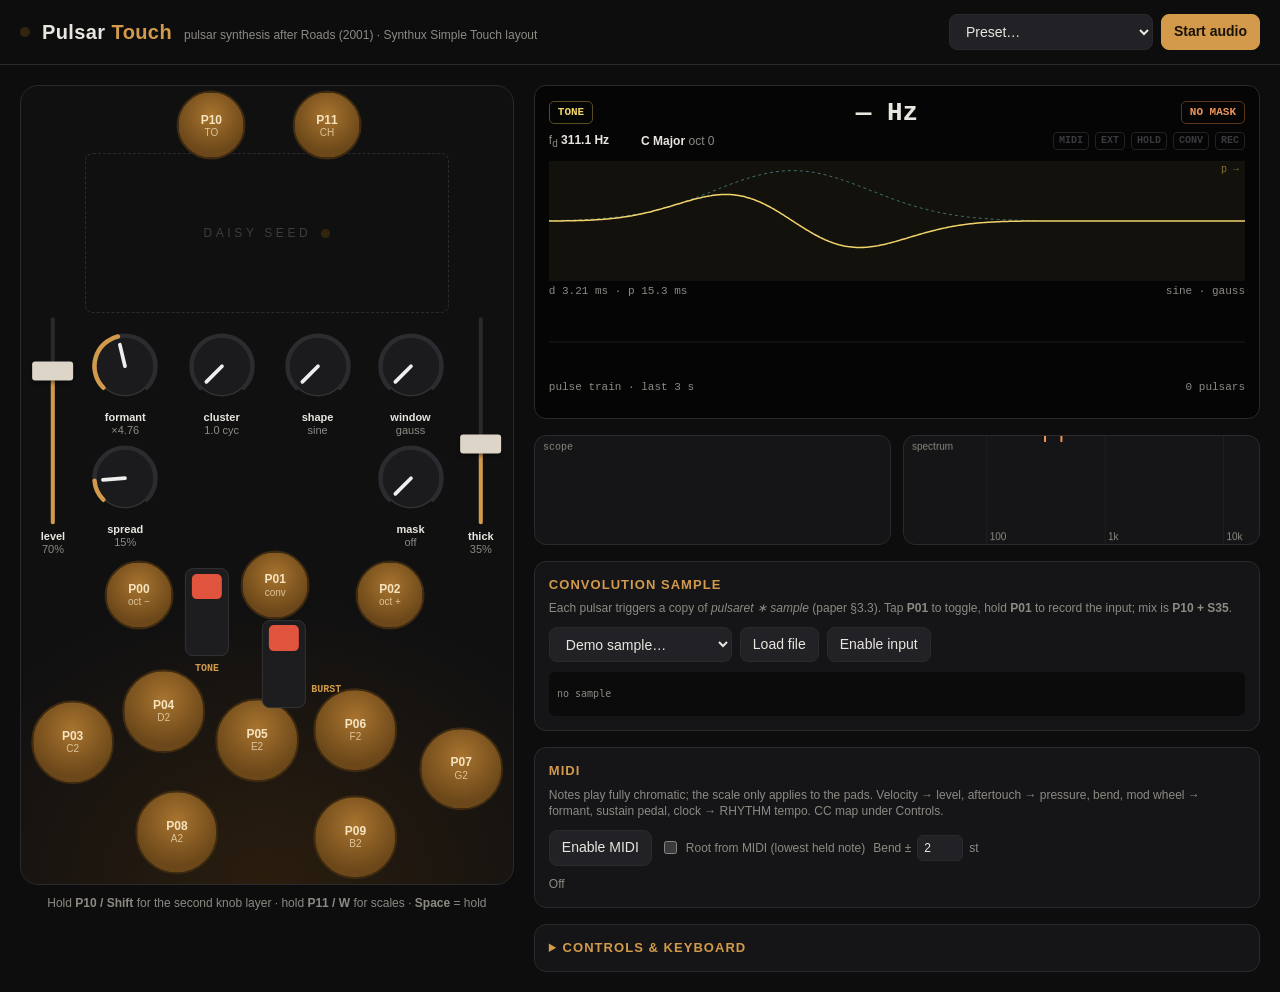
==== web/index.html @ a211688b "Pulsar Touch: browser prototype and Simple Touch firmware Pulsar synthesis after Curtis Roads, "Soun" ====
<!doctype html>
<html lang="en">
<head>
<meta charset="utf-8">
<meta name="viewport" content="width=device-width, initial-scale=1, maximum-scale=1, user-scalable=no, viewport-fit=cover">
<meta name="apple-mobile-web-app-capable" content="yes">
<title>Pulsar Touch</title>
<link rel="stylesheet" href="style.css">
</head>
<body>
<header class="top">
  <div class="brand"><span class="dot" id="led"></span><h1>Pulsar <em>Touch</em></h1>
    <span class="sub">pulsar synthesis after Roads (2001) · Synthux Simple Touch layout</span></div>
  <div class="actions">
    <select id="preset" aria-label="Preset"></select>
    <button id="power" class="primary">Start audio</button>
  </div>
</header>

<main>
  <!-- ======== hardware replica ======== -->
  <section class="board-wrap">
    <div class="board" id="board">
      <div class="seed"><span>daisy seed</span><b id="seedLed"></b></div>
      <!-- pads, knobs, faders and switches are created by app.js -->
    </div>
    <p class="hint" id="layerHint">Hold <b>P10 / Shift</b> for the second knob layer · hold <b>P11 / W</b> for scales</p>
  </section>

  <!-- ======== display & analysis ======== -->
  <section class="side">
    <div class="oled">
      <div class="oled-row">
        <span class="tag c-range" id="dRange">TONE</span>
        <span class="big" id="dFund">— Hz</span>
        <span class="tag c-mask" id="dMask">NO MASK</span>
      </div>
      <div class="oled-row small">
        <span>f<sub>d</sub> <b id="dForm">—</b></span>
        <span id="dNote"></span>
        <span><b id="dScale">Major</b> <span id="dOct"></span></span>
        <span class="flags"><i id="fMidi">MIDI</i><i id="fExt">EXT</i><i id="fHold">HOLD</i><i id="fConv">CONV</i><i id="fRec">REC</i></span>
      </div>
      <canvas id="cvPulsaret" height="120"></canvas>
      <div class="cap"><span id="dDuty">d — · p —</span><span id="dShape">sine · gauss</span></div>
      <canvas id="cvTrain" height="70"></canvas>
      <div class="cap"><span>pulse train · last 3 s</span><span id="dCount">0 pulsars</span></div>
      <div class="toast" id="toast"></div>
    </div>

    <div class="scopes">
      <canvas id="cvScope" height="110"></canvas>
      <canvas id="cvSpec" height="110"></canvas>
    </div>

    <div class="card">
      <h2>Convolution sample</h2>
      <p class="muted">Each pulsar triggers a copy of <i>pulsaret ∗ sample</i> (paper §3.3). Tap <b>P01</b> to toggle, hold <b>P01</b> to record the input; mix is <b>P10 + S35</b>.</p>
      <div class="row">
        <select id="demoSample"><option value="">Demo sample…</option></select>
        <label class="btn">Load file<input type="file" id="file" accept="audio/*" hidden></label>
        <button id="mic">Enable input</button>
      </div>
      <canvas id="cvSample" height="44"></canvas>
    </div>

    <div class="card">
      <h2>MIDI</h2>
      <p class="muted">Notes play fully chromatic; the scale only applies to the pads. Velocity → level, aftertouch → pressure, bend, mod wheel → formant, sustain pedal, clock → RHYTHM tempo. CC map under Controls.</p>
      <div class="row">
        <button id="midiBtn">Enable MIDI</button>
        <label class="chk"><input type="checkbox" id="rootFromMidi"> Root from MIDI (lowest held note)</label>
        <label class="chk">Bend ±<input type="number" id="bendRange" value="2" min="0" max="24"> st</label>
      </div>
      <p class="muted" id="midiStatus" style="margin:0">Off</p>
    </div>

    <details class="card" id="help">
      <summary>Controls &amp; keyboard</summary>
      <div id="helpBody"></div>
    </details>
  </section>
</main>

<script src="engine/pulsar-core.js"></script>
<script src="engine/pulsar-controls.js"></script>
<script src="app.js"></script>
</body>
</html>
---- web/style.css ----
:root {
  --bg: #0d0d0e;
  --panel: #151517;
  --pcb: #101011;
  --line: #2a2a2e;
  --text: #e9e6df;
  --muted: #8d8a83;
  --gold: #d29a4a;
  --gold-dim: #6b4f2a;
  --alt: #5fd0c8;
  --red: #e0533d;
  --left: #5fd0c8;
  --right: #e07ab8;
  --oled: #050506;
  --radius: 12px;
  color-scheme: dark;
}
* { box-sizing: border-box; }
html, body { margin: 0; background: var(--bg); color: var(--text);
  font: 14px/1.4 -apple-system, BlinkMacSystemFont, "Inter", "Segoe UI", sans-serif;
  -webkit-tap-highlight-color: transparent; }
button, select, .btn { font: inherit; color: var(--text); background: #222226; border: 1px solid var(--line);
  border-radius: 8px; padding: 7px 12px; cursor: pointer; }
button:hover, .btn:hover, select:hover { border-color: #444; }
button.primary { background: var(--gold); color: #1a1206; border-color: var(--gold); font-weight: 600; }
button.on { border-color: var(--alt); color: var(--alt); }

.top { display: flex; align-items: center; justify-content: space-between; gap: 12px; flex-wrap: wrap;
  padding: 14px 20px; border-bottom: 1px solid var(--line); }
.brand { display: flex; align-items: baseline; gap: 12px; flex-wrap: wrap; }
.brand h1 { font-size: 20px; margin: 0; letter-spacing: .02em; }
.brand h1 em { font-style: normal; color: var(--gold); }
.brand .sub { color: var(--muted); font-size: 12px; }
.dot { width: 10px; height: 10px; border-radius: 50%; background: #3a2a14; align-self: center; transition: background .04s; }
.actions { display: flex; gap: 8px; }

main { display: grid; grid-template-columns: auto minmax(300px, 1fr); gap: 20px; padding: 20px;
  max-width: 1280px; margin: 0 auto; align-items: start; }
/* board never taller than the screen, so pads + display stay in view (iPad) */
.board-wrap { width: min(520px, calc((100vh - 100px) * 600 / 972), 46vw); position: sticky; top: 12px; }
@supports (height: 100dvh) { .board-wrap { width: min(520px, calc((100dvh - 100px) * 600 / 972), 46vw); } }
@media (max-width: 640px) { main { grid-template-columns: 1fr; padding: 16px; }
  .board-wrap { width: 100%; position: static; } }

/* ---------------- board ---------------- */
.board { position: relative; width: 100%; aspect-ratio: 600 / 972; background:
  radial-gradient(120% 60% at 50% 100%, #2a1d0e 0%, transparent 60%), var(--pcb);
  border: 1px solid var(--line); border-radius: 18px; overflow: hidden; touch-action: none; user-select: none;
  -webkit-user-select: none; }
.seed { position: absolute; left: 13%; top: 8.5%; width: 74%; height: 20%; border: 1px dashed #2c2c30;
  border-radius: 8px; display: flex; align-items: center; justify-content: center; gap: 10px;
  color: #3d3d42; font-size: 12px; letter-spacing: .3em; text-transform: uppercase; }
.seed b { width: 9px; height: 9px; border-radius: 50%; background: #33240f; display: inline-block; }

.pad { position: absolute; transform: translate(-50%, -50%); width: 17%; aspect-ratio: 1; border-radius: 50%;
  background: radial-gradient(circle at 50% 35%, #a8742f, #6b4719 70%); border: 2px solid #3d2a10;
  display: flex; align-items: center; justify-content: center; color: #f6e3c0; font-weight: 600; font-size: 12px;
  cursor: pointer; touch-action: none; }
.pad .lbl { position: relative; z-index: 2; text-align: center; line-height: 1.1; pointer-events: none; }
.pad .lbl small { display: block; font-weight: 500; opacity: .75; font-size: 10px; }
.pad .fill { position: absolute; inset: 0; border-radius: 50%; background: radial-gradient(circle, #ffd58a 0%, transparent 70%);
  opacity: 0; pointer-events: none; }
.pad.down { border-color: #ffd58a; }
.pad.active { box-shadow: 0 0 0 3px rgba(210,154,74,.35); }
.pad.small { width: 14%; }

.knob { position: absolute; transform: translate(-50%, -50%); width: 15%; aspect-ratio: 1; touch-action: none; cursor: ns-resize; }
.knob svg { width: 100%; height: 100%; overflow: visible; }
.knob .name { position: absolute; left: 50%; top: 104%; transform: translateX(-50%); white-space: nowrap;
  font-size: 11px; color: var(--muted); text-align: center; line-height: 1.15; pointer-events: none; }
.knob .name b { color: var(--text); font-weight: 600; display: block; font-size: 11px; }
.knob .id { position: absolute; left: 50%; top: 50%; transform: translate(-50%, -50%); font-size: 10px; color: #77736b; pointer-events: none; }
.board.alt .knob .name b, .board.alt .fader .name b { color: var(--alt); }

.fader { position: absolute; transform: translate(-50%, -50%); width: 7%; height: 26%; touch-action: none; cursor: ns-resize; }
.fader .track { position: absolute; left: 50%; top: 0; bottom: 0; width: 4px; transform: translateX(-50%); background: #2a2a2e; border-radius: 2px; }
.fader .fill { position: absolute; left: 50%; bottom: 0; width: 4px; transform: translateX(-50%); background: var(--gold); border-radius: 2px; }
.board.alt .fader .fill { background: var(--alt); }
.fader .cap { position: absolute; left: 50%; width: 120%; height: 9%; transform: translate(-50%, 50%); background: #ddd6c8; border-radius: 3px; box-shadow: 0 2px 4px #0008; }
.fader .name { position: absolute; left: 50%; top: 103%; transform: translateX(-50%); font-size: 11px; color: var(--muted); text-align: center; white-space: nowrap; line-height: 1.15; }
.fader .name b { color: var(--text); display: block; }

.sw { position: absolute; transform: translate(-50%, -50%); width: 9%; height: 11%; background: #1d1d20; border: 1px solid #333;
  border-radius: 8px; cursor: pointer; touch-action: none; }
.sw .lever { position: absolute; left: 15%; width: 70%; height: 30%; background: var(--red); border-radius: 5px; transition: top .08s; }
.sw .name { position: absolute; left: 115%; top: 50%; transform: translateY(-50%); font-size: 10px; color: var(--muted); line-height: 1.2; white-space: nowrap; pointer-events: none; }
.sw .name b { color: var(--text); }
.sw .name span.on { color: var(--gold); }
.sw.left-label .name { left: auto; right: 115%; text-align: right; }

.hint { color: var(--muted); font-size: 12px; text-align: center; margin: 10px 0 0; }

/* ---------------- side ---------------- */
.side { display: flex; flex-direction: column; gap: 16px; min-width: 0; }
.oled { position: relative; background: var(--oled); border: 1px solid var(--line); border-radius: var(--radius); padding: 14px; }
.oled-row { display: flex; align-items: center; gap: 12px; flex-wrap: wrap; }
.oled-row.small { font-size: 12px; color: var(--muted); margin: 6px 0 10px; gap: 16px; }
.oled-row.small b { color: var(--text); font-weight: 600; }
.big { font: 600 26px/1 ui-monospace, "SF Mono", Menlo, monospace; flex: 1; text-align: center; }
.tag { font: 600 11px/1 ui-monospace, Menlo, monospace; padding: 5px 8px; border-radius: 5px; border: 1px solid; }
.c-range { color: #f1d36b; border-color: #5b4d1e; }
.c-mask { color: #f0955a; border-color: #5c3518; }
.flags { margin-left: auto; display: flex; gap: 6px; }
.flags i { font-style: normal; font: 600 10px/1 ui-monospace, Menlo, monospace; padding: 3px 5px; border-radius: 4px; color: #3a3a3f; border: 1px solid #222; }
.flags i.on { color: var(--alt); border-color: #22514d; }
.flags i#fRec.on { color: var(--red); border-color: #5a2219; }
canvas { display: block; width: 100%; }
.cap { display: flex; justify-content: space-between; font-size: 11px; color: var(--muted); margin: 3px 0 8px; font-family: ui-monospace, Menlo, monospace; }
.toast { position: absolute; right: 14px; bottom: 14px; background: #1f1f23; border: 1px solid #333; color: var(--text);
  padding: 6px 10px; border-radius: 6px; font-size: 12px; opacity: 0; transition: opacity .25s; pointer-events: none; }
.toast.show { opacity: 1; }

.scopes { display: grid; grid-template-columns: 1fr 1fr; gap: 12px; }
.scopes canvas { background: var(--panel); border: 1px solid var(--line); border-radius: var(--radius); }
@media (max-width: 520px) { .scopes { grid-template-columns: 1fr; } }

.card { background: var(--panel); border: 1px solid var(--line); border-radius: var(--radius); padding: 14px; }
.card h2 { font-size: 13px; margin: 0 0 6px; text-transform: uppercase; letter-spacing: .08em; color: var(--gold); }
.card summary { cursor: pointer; font-weight: 600; color: var(--gold); text-transform: uppercase; font-size: 13px; letter-spacing: .08em; }
.muted { color: var(--muted); font-size: 12px; margin: 0 0 10px; }
.row { display: flex; gap: 8px; flex-wrap: wrap; margin-bottom: 10px; }
#cvSample { background: #0b0b0c; border-radius: 6px; }
#helpBody table { width: 100%; border-collapse: collapse; font-size: 12px; margin-top: 10px; }
#helpBody td, #helpBody th { text-align: left; padding: 4px 6px; border-bottom: 1px solid var(--line); vertical-align: top; }
#helpBody th { color: var(--muted); font-weight: 500; }
#helpBody kbd { font: 11px ui-monospace, Menlo, monospace; background: #222; border: 1px solid #333; border-radius: 4px; padding: 1px 4px; }

.chk { display: inline-flex; align-items: center; gap: 6px; font-size: 12px; color: var(--muted); }
.chk input[type=number] { width: 46px; font: inherit; color: var(--text); background: #222226; border: 1px solid var(--line); border-radius: 6px; padding: 4px 6px; }
.flags i#fExt.on { color: #f1d36b; border-color: #5b4d1e; }
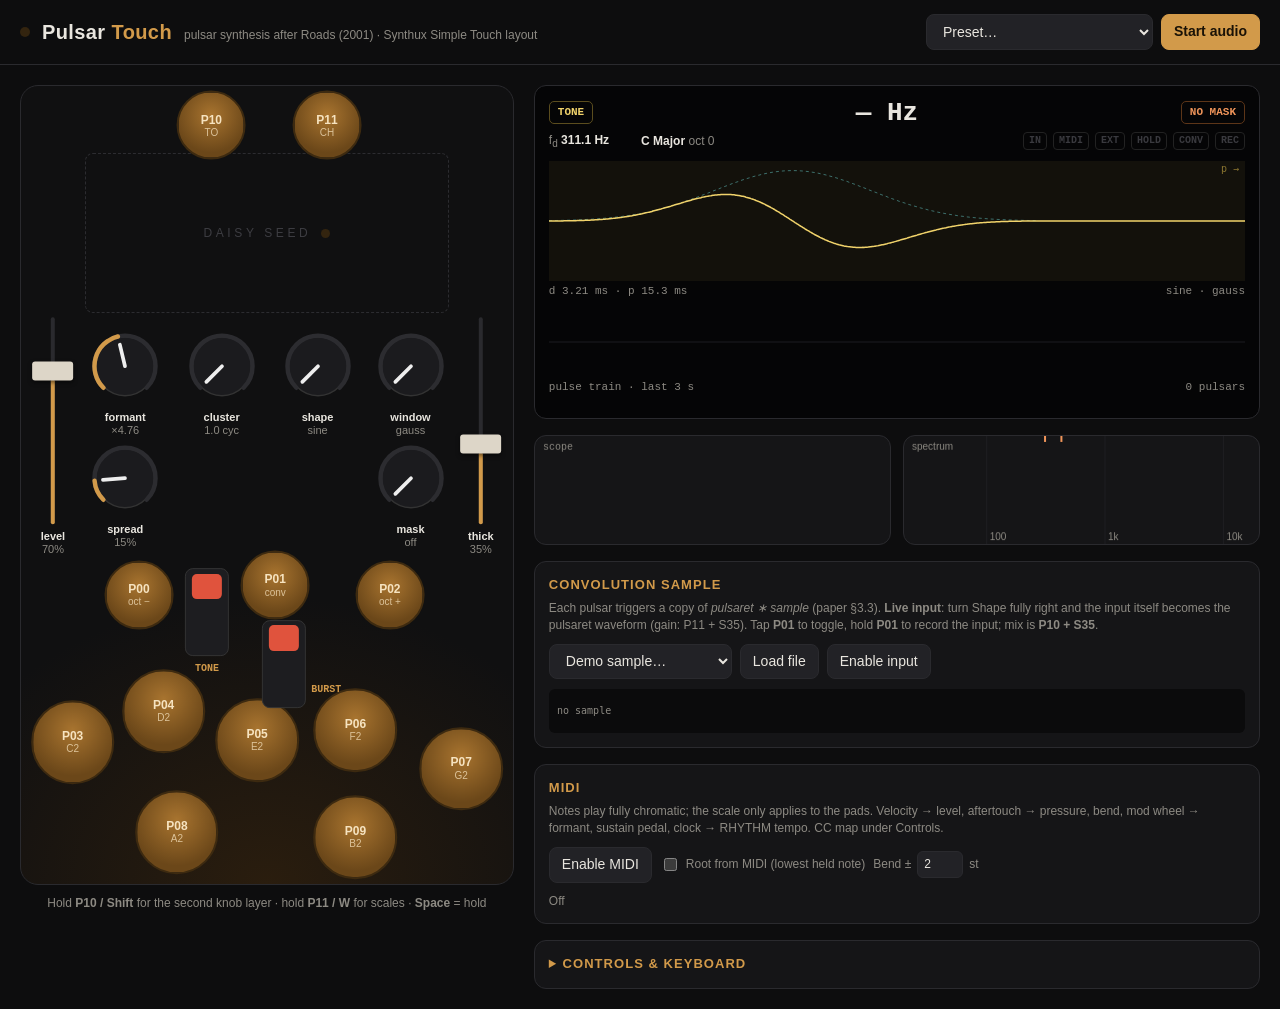
==== commit a83869a0: "Live input as the pulsaret waveform (v4) - Shape knob now spans 8 positions; fully right = the input" ====
--- a/web/index.html
+++ b/web/index.html
@@ -39,7 +39,7 @@
         <span>f<sub>d</sub> <b id="dForm">—</b></span>
         <span id="dNote"></span>
         <span><b id="dScale">Major</b> <span id="dOct"></span></span>
-        <span class="flags"><i id="fMidi">MIDI</i><i id="fExt">EXT</i><i id="fHold">HOLD</i><i id="fConv">CONV</i><i id="fRec">REC</i></span>
+        <span class="flags"><i id="fIn" title="input level">IN</i><i id="fMidi">MIDI</i><i id="fExt">EXT</i><i id="fHold">HOLD</i><i id="fConv">CONV</i><i id="fRec">REC</i></span>
       </div>
       <canvas id="cvPulsaret" height="120"></canvas>
       <div class="cap"><span id="dDuty">d — · p —</span><span id="dShape">sine · gauss</span></div>
@@ -55,7 +55,7 @@
 
     <div class="card">
       <h2>Convolution sample</h2>
-      <p class="muted">Each pulsar triggers a copy of <i>pulsaret ∗ sample</i> (paper §3.3). Tap <b>P01</b> to toggle, hold <b>P01</b> to record the input; mix is <b>P10 + S35</b>.</p>
+      <p class="muted">Each pulsar triggers a copy of <i>pulsaret ∗ sample</i> (paper §3.3). <b>Live input</b>: turn Shape fully right and the input itself becomes the pulsaret waveform (gain: P11 + S35). Tap <b>P01</b> to toggle, hold <b>P01</b> to record the input; mix is <b>P10 + S35</b>.</p>
       <div class="row">
         <select id="demoSample"><option value="">Demo sample…</option></select>
         <label class="btn">Load file<input type="file" id="file" accept="audio/*" hidden></label>
--- a/web/style.css
+++ b/web/style.css
@@ -76,6 +76,8 @@
 .fader .track { position: absolute; left: 50%; top: 0; bottom: 0; width: 4px; transform: translateX(-50%); background: #2a2a2e; border-radius: 2px; }
 .fader .fill { position: absolute; left: 50%; bottom: 0; width: 4px; transform: translateX(-50%); background: var(--gold); border-radius: 2px; }
 .board.alt .fader .fill { background: var(--alt); }
+.board.ch .fader .fill { background: #b48cf0; }
+.board.ch .fader .name b { color: #b48cf0; }
 .fader .cap { position: absolute; left: 50%; width: 120%; height: 9%; transform: translate(-50%, 50%); background: #ddd6c8; border-radius: 3px; box-shadow: 0 2px 4px #0008; }
 .fader .name { position: absolute; left: 50%; top: 103%; transform: translateX(-50%); font-size: 11px; color: var(--muted); text-align: center; white-space: nowrap; line-height: 1.15; }
 .fader .name b { color: var(--text); display: block; }
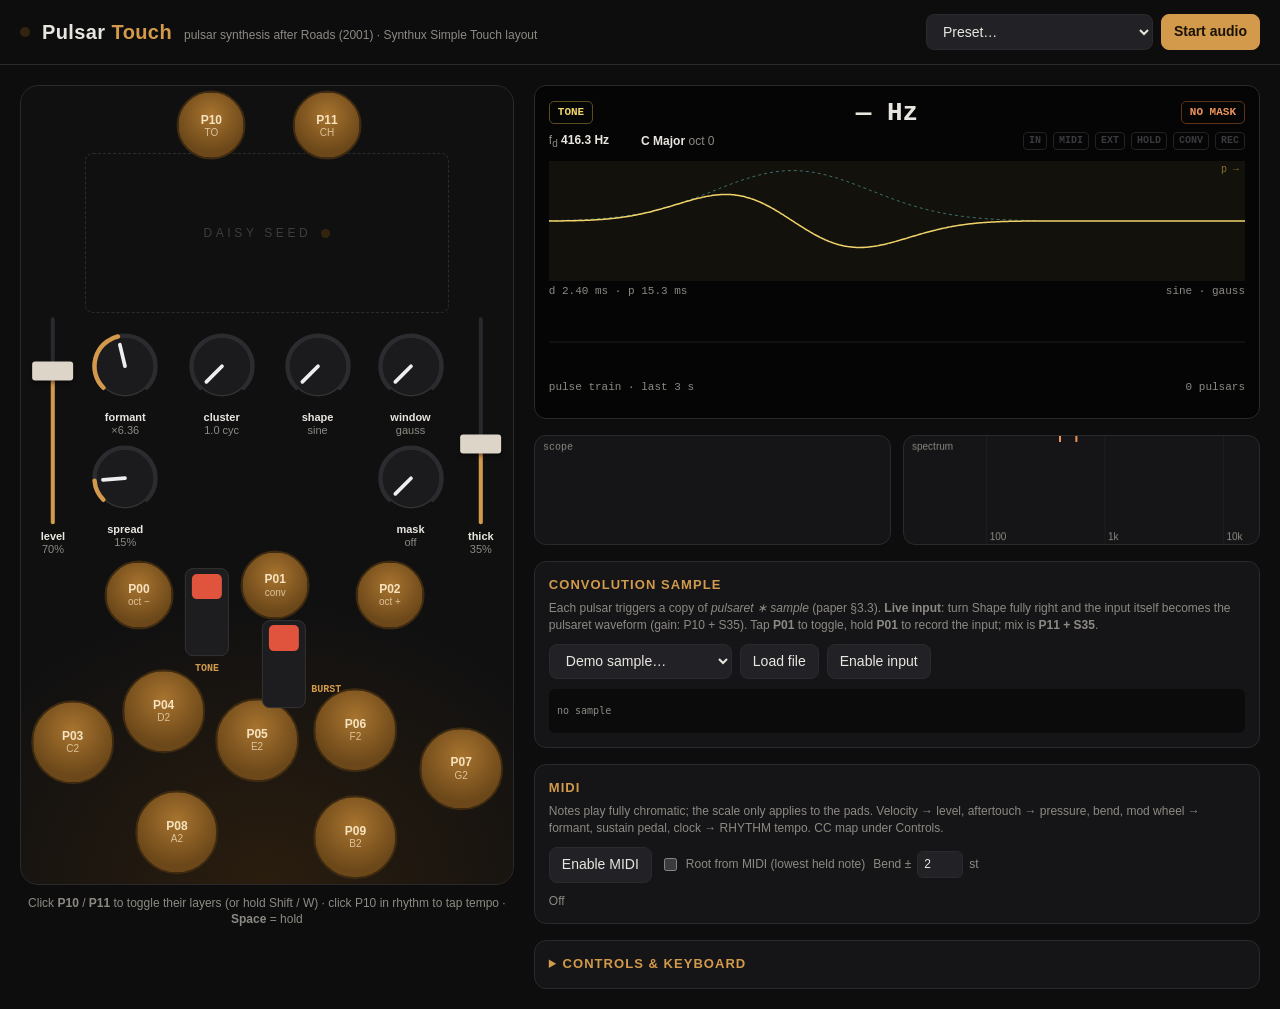
==== commit ba8cef55: "Layer swap: attack/release and conv on P11, lift and input gain on P10 (v11) - P11 + S34 = release (" ====
--- a/web/index.html
+++ b/web/index.html
@@ -55,7 +55,7 @@
 
     <div class="card">
       <h2>Convolution sample</h2>
-      <p class="muted">Each pulsar triggers a copy of <i>pulsaret ∗ sample</i> (paper §3.3). <b>Live input</b>: turn Shape fully right and the input itself becomes the pulsaret waveform (gain: P11 + S35). Tap <b>P01</b> to toggle, hold <b>P01</b> to record the input; mix is <b>P10 + S35</b>.</p>
+      <p class="muted">Each pulsar triggers a copy of <i>pulsaret ∗ sample</i> (paper §3.3). <b>Live input</b>: turn Shape fully right and the input itself becomes the pulsaret waveform (gain: P10 + S35). Tap <b>P01</b> to toggle, hold <b>P01</b> to record the input; mix is <b>P11 + S35</b>.</p>
       <div class="row">
         <select id="demoSample"><option value="">Demo sample…</option></select>
         <label class="btn">Load file<input type="file" id="file" accept="audio/*" hidden></label>
--- a/web/style.css
+++ b/web/style.css
@@ -62,6 +62,7 @@
   opacity: 0; pointer-events: none; }
 .pad.down { border-color: #ffd58a; }
 .pad.active { box-shadow: 0 0 0 3px rgba(210,154,74,.35); }
+.pad.locked { border-color: #5fd0c8; box-shadow: 0 0 0 3px rgba(95,208,200,.45); }
 .pad.small { width: 14%; }
 
 .knob { position: absolute; transform: translate(-50%, -50%); width: 15%; aspect-ratio: 1; touch-action: none; cursor: ns-resize; }
